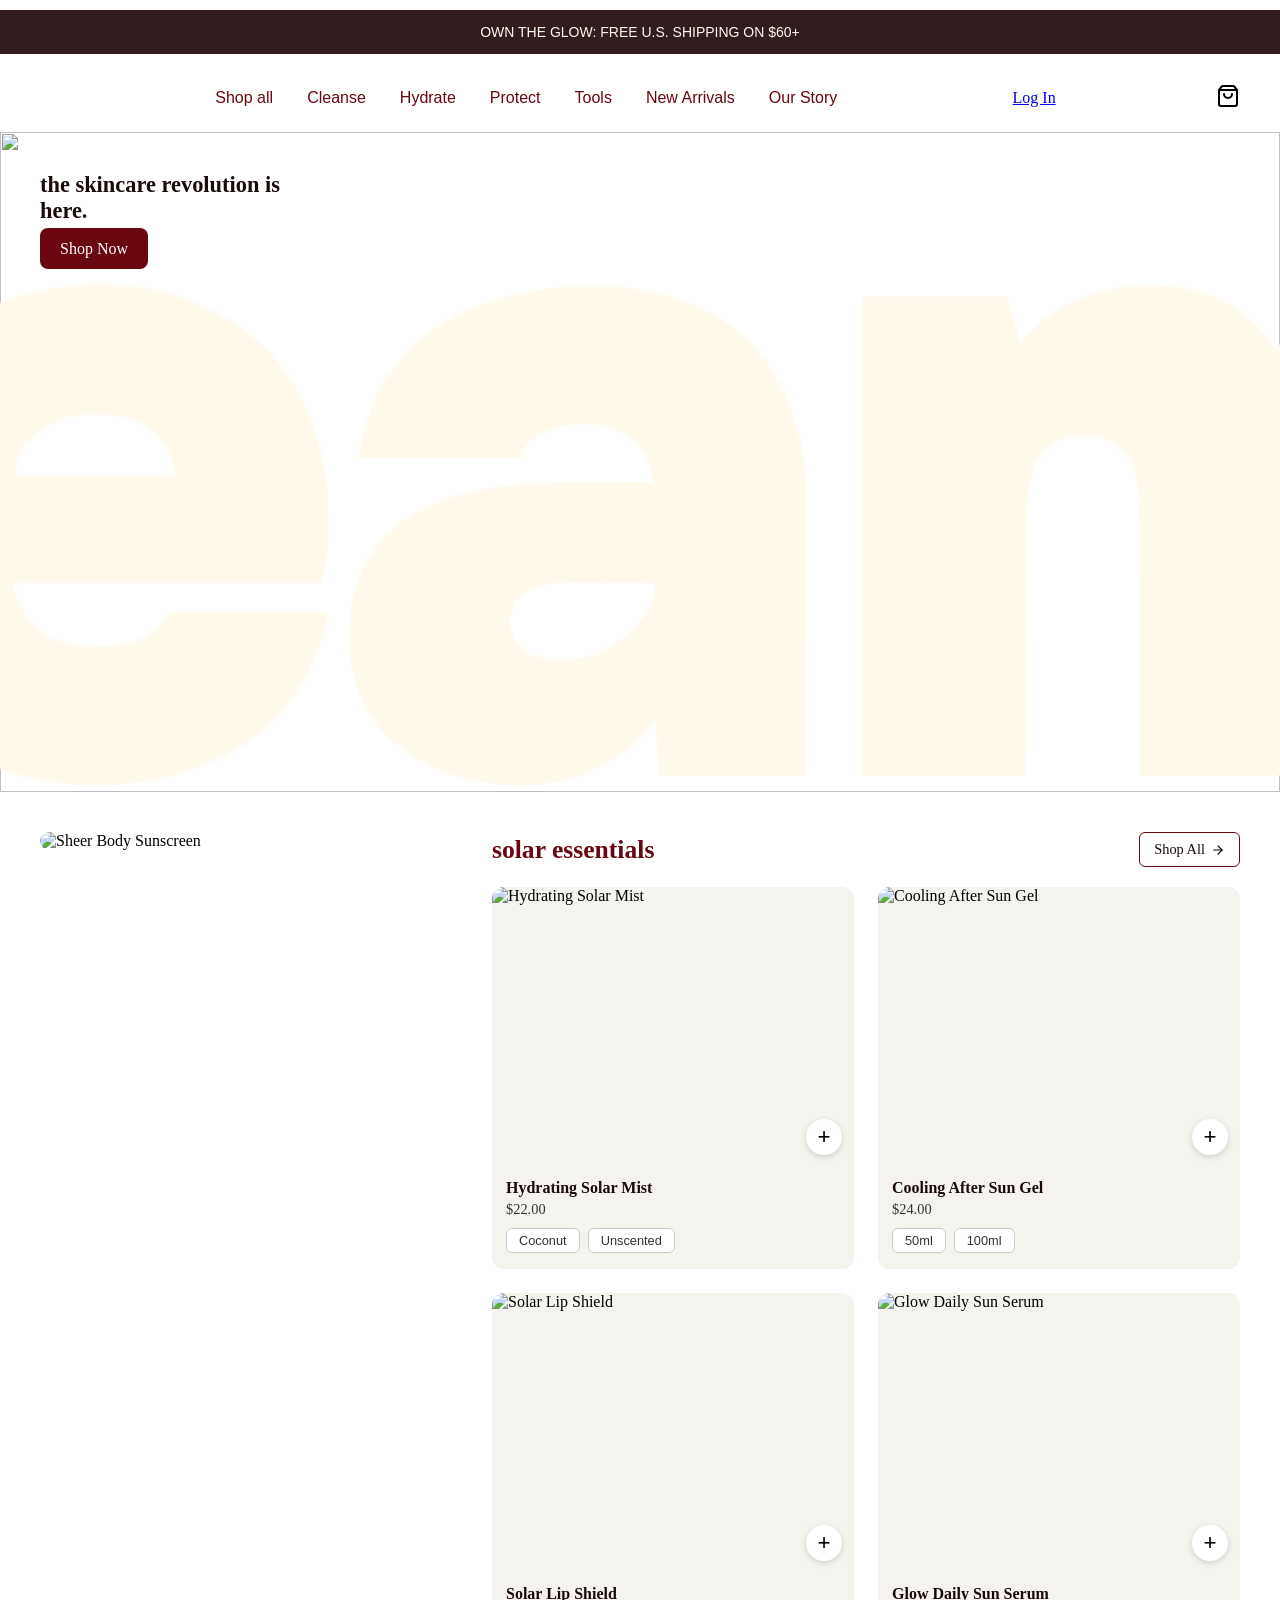
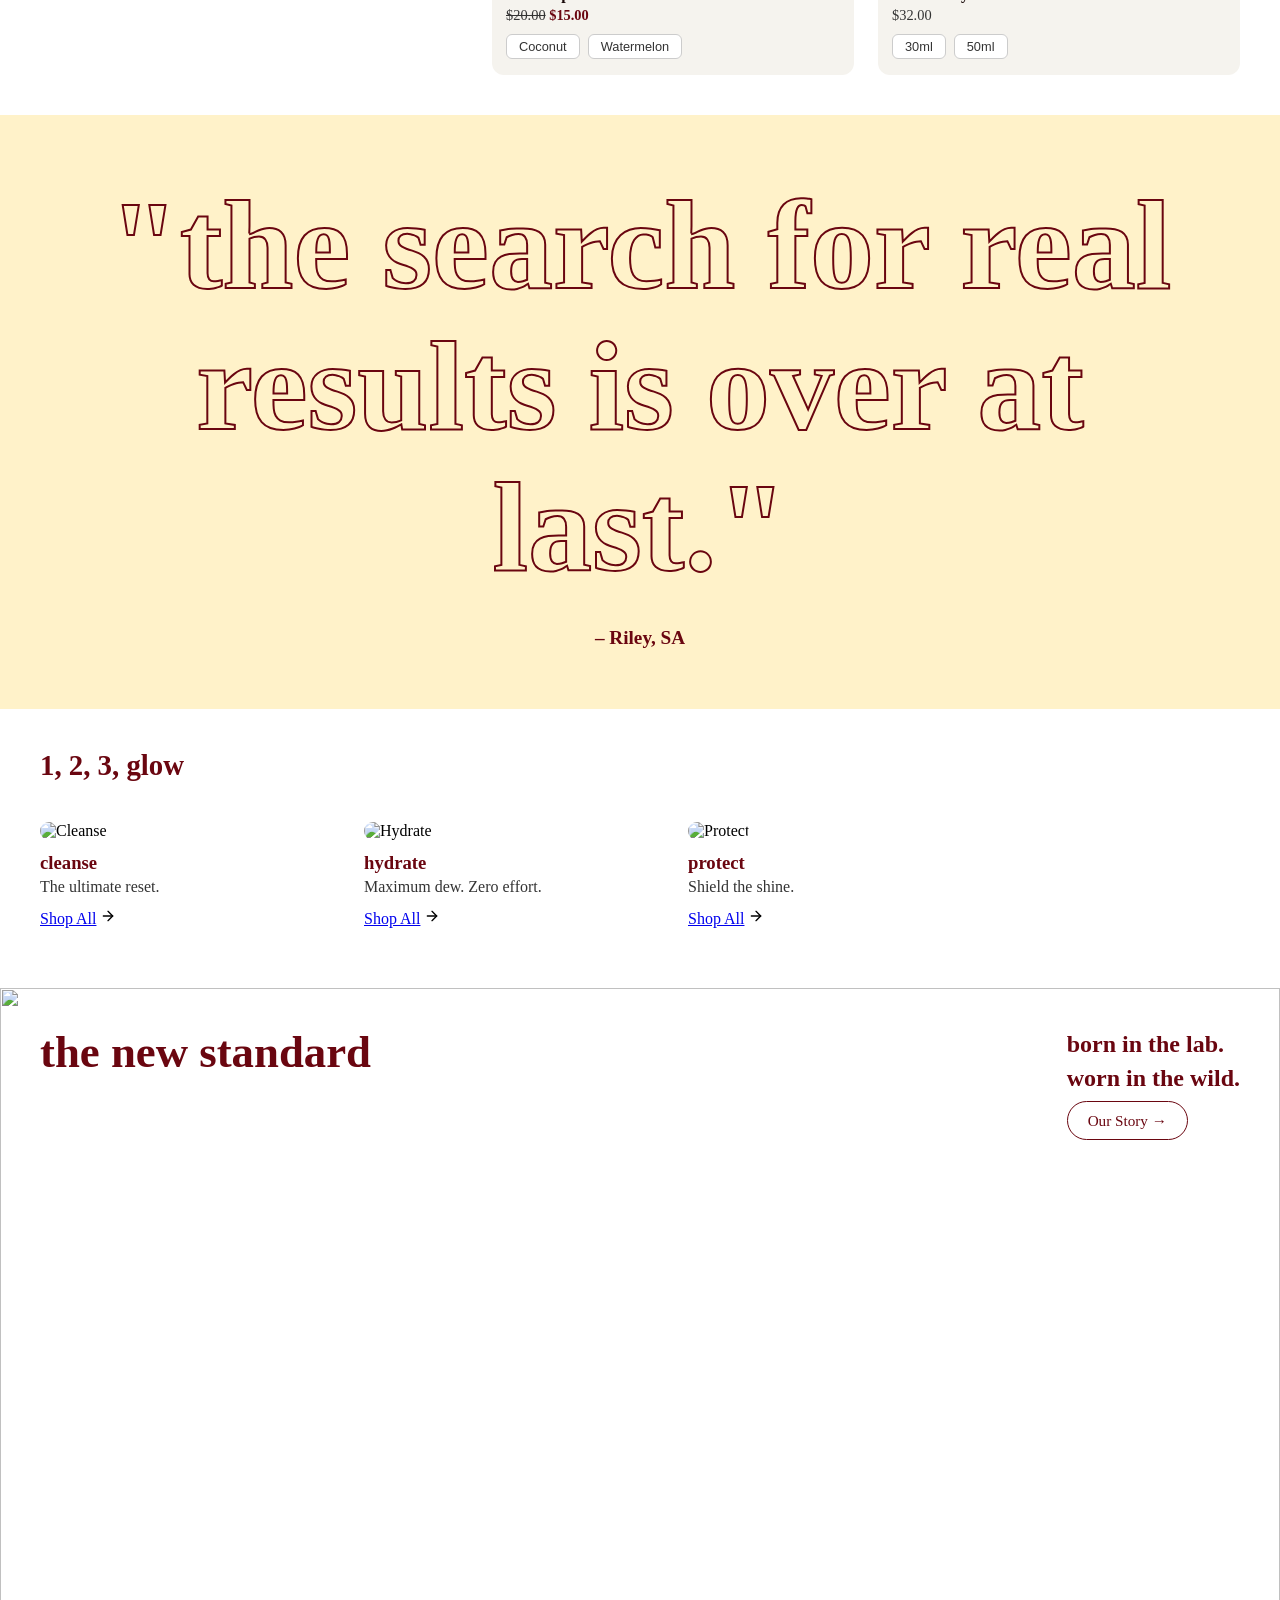
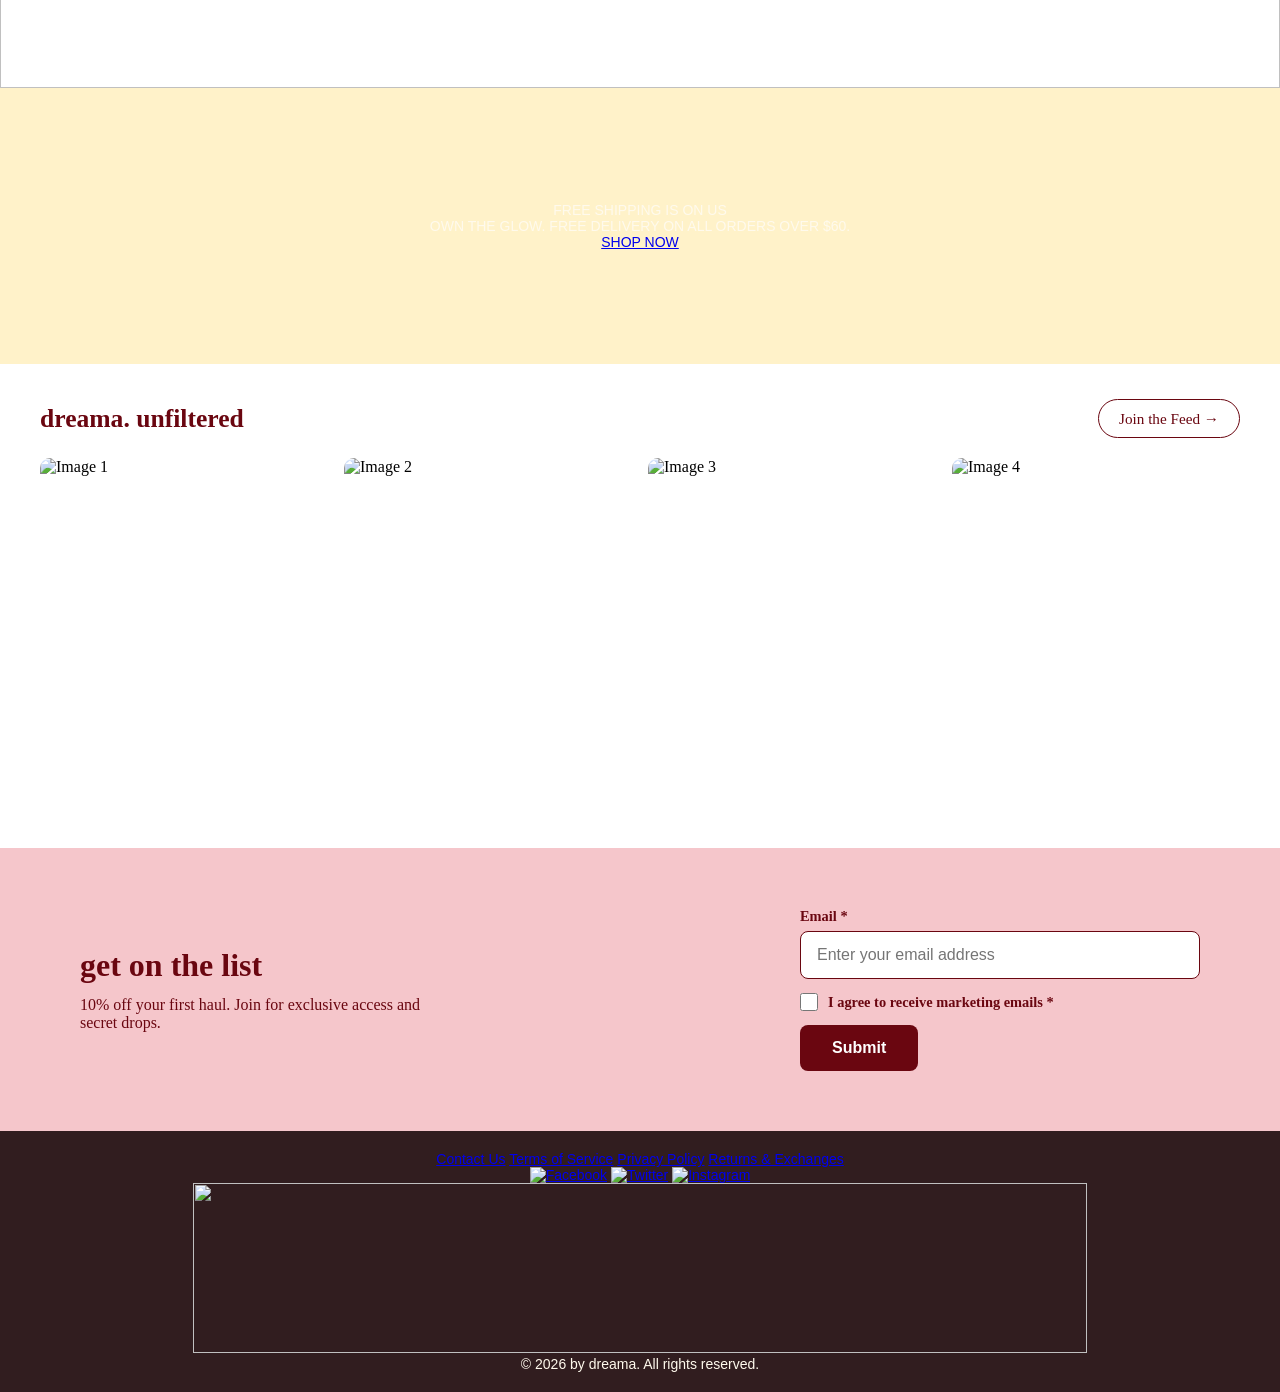
==== Index.html @ d441087a "demo" ====
<!DOCTYPE html>
<html lang="en">
<head>
    <meta charset="UTF-8">
    <meta name="viewport" content="width=device-width, initial-scale=1.0">
    <title>Document</title>
    <link rel="stylesheet" href="style.css ">
    <link href="https://fonts.cdnfonts.com/css/made-canvas" rel="stylesheet">
</head>
<body>
    <div class="offerbanner">OWN THE GLOW: Free U.S. shipping on $60+</div>
    <!-- this is website offer banner can be scroll or fixed -->
   
    <nav>
    <div class="logo"><img src="https://static.wixstatic.com/media/c837a6_85d29d7fc97641b38203a040f89e6c2a~mv2.png" alt="" width="137px" height=""></div>
           <!--website navbar logo-->
        <div class="nav-links">
            <a href="#">Shop all</a>
            <a href="#">Cleanse</a>
            <a href="#">Hydrate</a>
            <a href="#">Protect</a>
            <a href="#">Tools</a>
            <a href="#">New Arrivals</a>
            <a href="#">Our Story</a>
        </div>
        <!--website navbar menu-->
        <div class="nav-log in">
            <a href="#">Log In</a>
        </div>
        <!--website navbar login-->
        <div class="nav-cart">
            <img src="./Assets/shopping-bag.svg" alt="">
        </div>
        <!--website navbar cart-->
    </nav>

    <div class="hero-section-banner">
        <img src="https://static.wixstatic.com/media/c837a6_317de77fbcbd4f9ab17695112874d1c6~mv2.png/v1/fill/w_2910,h_1376,fp_0.54_0.39,q_95,usm_0.66_1.00_0.01,enc_auto/weavy-Gemini%203%20(Nano%20Banana%20Pro)-2026-01-14%20at%2016_44_52.png" alt="" height="660px" width="100%">
            <div class="hero-text">
                <h2>the skincare revolution is here.</h2>
                <a href="#">Shop Now</a>
            </div>
            <div class="dreama-logo">
                <img src="./Assets/Dreama - Logo white.png" alt="" height="100px" width="600px">
            </div>
    </div>
   
    <!--website hero section banner--> 
<div class="popular-products">
    
    <!-- Left: Hero Product Card -->
    <div class="hero-product-card">
        <img src="https://static.wixstatic.com/media/c837a6_d69ff7d386bc43de926968bceb4a5ce6~mv2.png/v1/fill/w_1352,h_2014,fp_0.50_0.50,q_95,usm_0.66_1.00_0.01,enc_auto/weavy-Gemini%203%20(Nano%20Banana%20Pro)-2026-01-14%20at%2015_31_02.png" alt="Sheer Body Sunscreen">
        <div class="hero-product-info">
            <h3>Sheer Body Sunscreen</h3>
            <p>$35</p>
        </div>
    </div>

    <!-- Right: Product Grid -->
    <div class="product-group">

        <!-- Header -->
        <div class="product-group-header">
            <h2 class="solar-title">solar essentials</h2>
            <div class="shop-all-btn">
                <a href="#">Shop All</a>
                <img src="./Assets/arrow-right.svg" alt="">
            </div>
        </div>

        <!-- Product Grid -->
        <div class="product-grid">

            <!-- Product 1 -->
            <div class="product-card">
                <div class="product-img-wrap">
                    <img src="https://static.wixstatic.com/media/c837a6_8ddec06506aa4c9cb41837c3a0fe331c~mv2.png/v1/fill/w_1024,h_1024,al_c,q_90,enc_avif,quality_auto/c837a6_8ddec06506aa4c9cb41837c3a0fe331c~mv2.png" alt="Hydrating Solar Mist">
                    <button class="add-btn">+</button>
                </div>
                <h3>Hydrating Solar Mist</h3>
                <p>$22.00</p>
                <div class="variant-btns">
                    <button>Coconut</button>
                    <button>Unscented</button>
                </div>
            </div>

            <!-- Product 2 -->
            <div class="product-card">
                <div class="product-img-wrap">
                    <img src="https://static.wixstatic.com/media/c837a6_c0f23847be544637af2f6c2796a302c5~mv2.png/v1/fill/w_1024,h_1024,al_c,q_90,enc_avif,quality_auto/c837a6_c0f23847be544637af2f6c2796a302c5~mv2.png" alt="Cooling After Sun Gel">
                    <button class="add-btn">+</button>
                </div>
                <h3>Cooling After Sun Gel</h3>
                <p>$24.00</p>
                <div class="variant-btns">
                    <button>50ml</button>
                    <button>100ml</button>
                </div>
            </div>

            <!-- Product 3 -->
            <div class="product-card">
                <div class="product-img-wrap">
                    <img src="https://static.wixstatic.com/media/c837a6_496693e84b2c40c789ad9ebcebd9d194~mv2.png/v1/fill/w_892,h_894,al_c,q_90,usm_0.66_1.00_0.01,enc_avif,quality_auto/04%20-%20weavy-Gemini%203%20(Nano%20Banana%20Pro)-2026-01-04%20at%2013_07.png" alt="Solar Lip Shield">
                    <button class="add-btn">+</button>
                </div>
                <h3>Solar Lip Shield</h3>
                <p><s>$20.00</s> <span class="sale-price">$15.00</span></p>
                <div class="variant-btns">
                    <button>Coconut</button>
                    <button>Watermelon</button>
                </div>
            </div>

            <!-- Product 4 -->
            <div class="product-card">
                <div class="product-img-wrap">
                    <img src="https://static.wixstatic.com/media/c837a6_7006bb47b5074a3daf799c9881318097~mv2.png/v1/fill/w_1008,h_1008,al_c,q_90,enc_avif,quality_auto/c837a6_7006bb47b5074a3daf799c9881318097~mv2.png" alt="Glow Daily Sun Serum">
                    <button class="add-btn">+</button>
                </div>
                <h3>Glow Daily Sun Serum</h3>
                <p>$32.00</p>
                <div class="variant-btns">
                    <button>30ml</button>
                    <button>50ml</button>
                </div>
            </div>

        </div>
    </div>
</div>

    </div>   

<div class="testimonials">
    <p class="quote-text">"the search for real results is over at last."</p>
    <p class="quote-author">– Riley, SA</p>
</div>

<div class="skin-care-category">
    
    <h2>1, 2, 3, glow</h2>

    <div class="category">

        <!-- Card 1 -->
        <div class="category-card">
            <img src="https://static.wixstatic.com/media/c837a6_6cd3ff55f7f646729ff591a6853f7fe6~mv2.png/v1/fill/w_892,h_898,al_c,q_90,usm_0.66_1.00_0.01,enc_avif,quality_auto/04%20-%20weavy-Gemini%203%20(Nano%20Banana%20Pro)-2026-01-04%20at%2013_25_09.png" alt="Cleanse">
            <h3>cleanse</h3>
            <p>The ultimate reset.</p>
            <div class="shop-btn">
                <a href="#">Shop All</a>
                <img src="./Assets/arrow-right.svg" alt="" width="16" height="16">
            </div>
        </div>

        <!-- Card 2 -->
        <div class="category-card">
            <img src="https://static.wixstatic.com/media/c837a6_8fa0992791be4baa8d5865bfad7e91a8~mv2.jpg/v1/fill/w_892,h_898,al_c,q_85,usm_0.66_1.00_0.01,enc_avif,quality_auto/weavy-Topaz%20Image%20Upscale-2026-01-04%20at%2021_16_42.jpg" alt="Hydrate">
            <h3>hydrate</h3>
            <p>Maximum dew. Zero effort.</p>
            <div class="shop-btn">
                <a href="#">Shop All</a>
                <img src="./Assets/arrow-right.svg" alt="" width="16" height="16">
            </div>
        </div>

        <!-- Card 3 -->
        <div class="category-card">
            <img src="https://static.wixstatic.com/media/c837a6_496693e84b2c40c789ad9ebcebd9d194~mv2.png/v1/fill/w_892,h_894,al_c,q_90,usm_0.66_1.00_0.01,enc_avif,quality_auto/04%20-%20weavy-Gemini%203%20(Nano%20Banana%20Pro)-2026-01-04%20at%2013_07.png" alt="Protect">
            <h3>protect</h3>
            <p>Shield the shine.</p>
            <div class="shop-btn">
                <a href="#">Shop All</a>
                <img src="./Assets/arrow-right.svg" alt="" width="16" height="16">
            </div>
        </div>

    </div>
</div>

<div class="our-story">
    <img src="https://static.wixstatic.com/media/c837a6_2f05eaf751cf4defab31efcebcb36576~mv2.png/v1/fill/w_2910,h_2128,fp_0.61_0.07,q_95,usm_0.66_1.00_0.01,enc_auto/weavy-Gemini%203%20(Nano%20Banana%20Pro)-2026-01-14%20at%2017_41_55.png" alt="">
    
    <!-- Top Left -->
    <div class="story-title">
        <h2>the new standard</h2>
    </div>

    <!-- Top Right -->
    <div class="story-desc">
        <p>born in the lab.<br>worn in the wild.</p>
        <a href="#">Our Story →</a>
    </div>
</div>

    <div class="free-shipping">
        <Div>
        <p>Free shipping is on us</p>
        </Div>
        <div>
            <p>Own the glow. Free delivery on all orders over $60.</p>
            <a href="ShopNow">Shop Now</a>
        </div>
    </div>

<div class="gallery">
    <div class="gallery-header">
        <p>dreama. unfiltered</p>
        <div class="join-btn">
            <a href="#">Join the Feed →</a>
        </div>
    </div>
    <div class="gallery-images">
        <img src="https://clearstem.com/cdn/shop/files/2025_PDP_HydraglowMINI_Moisturizer_3.png?v=1761686370&width=1946" alt="Image 1">
        <img src="https://www.paulaschoice.in/cdn/shop/products/Lifestyle13400_1080x.jpg?v=1719311633" alt="Image 2">
        <img src="https://summerfridays.com/cdn/shop/articles/Press-Cover-Lip-Butter-Balm-3_1024x1024.jpg?v=1729813385" alt="Image 3">
        <img src="https://static.wixstatic.com/media/11062b_13de77ce00fb4fbeaedafefe09541536~mv2.jpg/v1/fill/w_980,h_980,al_c,q_85,usm_0.66_1.00_0.01,enc_avif,quality_auto/Woman%20Applying%20Skincare.jpg" alt="Image 4">
    </div>
</div>

<div class="newsletter">
    <div class="newsletter-left">
        <h2>get on the list</h2>
        <p>10% off your first haul. Join for exclusive access and secret drops.</p>
    </div>

    <div class="newsletter-right">
        <label>Email *</label>
        <input type="email" placeholder="Enter your email address">
        
        <div class="checkbox-row">
            <input type="checkbox" id="agree">
            <label for="agree">I agree to receive marketing emails *</label>
        </div>

        <button type="submit">Submit</button>
    </div>
</div>

    <div class="footer">
        <div class="footer-links">
            <a href="#">Contact Us</a>
            <a href="#">Terms of Service</a>
            <a href="#">Privacy Policy</a>
            <a href="#">Returns & Exchanges</a>
        </div>
        <div class="social-media">
            <a href="#"><img src="./Assets/facebook.svg" alt="Facebook"></a>
            <a href="#"><img src="./Assets/twitter.svg" alt="Twitter"></a>
            <a href="#"><img src="./Assets/instagram.svg" alt="Instagram"></a>
        </div>
        <div>
            <img src="https://static.wixstatic.com/media/c837a6_779a4fe798cb45b2a131576156bd0118~mv2.png" alt="" height="170px" width="894px">
            <p>&copy; 2026 by dreama. All rights reserved.</p>
        </div>
    </div>
</body>
</html>
---- style.css ----
@import url('https://fonts.cdnfonts.com/css/made-canvas');
                
* {
    margin: 0;
    padding: 0;
    box-sizing: border-box;
}   

.hero-section-banner {
    position: relative;  /* ✅ makes it the anchor for absolute children */
    width: 100%;
    overflow: hidden;
}

.hero-section-banner img:first-child {
    display: block;
    width: 100%;
    height: 660px;
    object-fit: cover;
}

.hero-text {
    position: absolute;  /* ✅ overlays text ON the image */
    top: 40px;
    left: 40px;
    color: #1a0a0a;
}

.hero-text h2 {
    font-size: 1.4rem;
    font-weight: bold;
    color: #1a0a0a;
    max-width: 280px;
    margin-bottom: 16px;
}

.hero-text a {
    background-color: #6a0610;
    color: #fff;
    padding: 12px 20px;
    border-radius: 8px;
    text-decoration: none;
    font-weight: 500;
}

/* dreama logo - bottom left */
.hero-section-banner .dreama-logo {
    position: absolute;  /* ✅ overlays logo ON the image */
    bottom: 0;
    left: 0;
}

.offerbanner {
    background-color: #311d1f;
    color: #FFFAED;
    text-align: center;
    padding:14px;
    margin: 10px 0;
    font-size: 14px;
    font-weight: medium;
    text-transform: uppercase;
    font-family: 'MADE Canvas', sans-serif;                                         
}

nav {
    display: flex;
    justify-content: space-between;
    align-items: center;
    padding: 20px 40px;
}

.nav-links a {
    margin: 0 15px;
    text-decoration: none;
    color: #6a0610;
    font-size: 16px;
    font-weight: regular;
    font-family: 'MADE Canvas', sans-serif; 
}
.nav-log in a {
    text-decoration: none;
    color: #6a0610;
    font-size: 16px;
    font-weight: regular;
    font-family: 'MADE Canvas', sans-serif; 
}       

.nav-cart {
    position: relative;
}
.nav-cart img {
    width: 24px;
    height: 24px;
}
.nav-cart .cart-count {
    position: absolute;
    top: -5px;
    right: -10px;
    background-color: #6a0610;
    color: #fff;
    border-radius: 50%;
    padding: 2px 6px;
    font-size: 12px;
    font-weight: bold;
    font-family: 'MADE Canvas', sans-serif; 
} 

/* ── Section Wrapper ── */
.popular-products {
    display: flex;
    gap: 32px;
    padding: 40px;
    background-color: #fff;
    align-items: flex-start;
}

/* ── Left Hero Card ── */
.hero-product-card {
    position: relative;
    width: 420px;
    flex-shrink: 0;
    border-radius: 12px;
    overflow: hidden;
}

.hero-product-card > img {
    width: 100%;
    height: 100%;
    object-fit: cover;
    display: block;
    border-radius: 12px;
}

.hero-product-info {
    position: absolute;
    bottom: 20px;
    left: 20px;
    background: rgba(255, 255, 255, 0.88);
    padding: 12px 20px;
    border-radius: 10px;
}

.hero-product-info h3 {
    margin: 0 0 4px;
    font-size: 1rem;
    font-weight: 700;
    color: #1a0a0a;
}

.hero-product-info p {
    margin: 0;
    color: #333;
    font-size: 0.9rem;
}

/* ── Right Product Group ── */
.product-group {
    flex: 1;
}

.product-group-header {
    display: flex;
    justify-content: space-between;
    align-items: center;
    margin-bottom: 20px;
}

.solar-title {
    color: #6a0610;
    font-size: 1.6rem;
    font-weight: 700;
    margin: 0;
}

.shop-all-btn {
    display: flex;
    align-items: center;
    gap: 6px;
    border: 1px solid #6a0610;
    border-radius: 6px;
    padding: 8px 14px;
}

.shop-all-btn a {
    color: #1a0a0a;
    text-decoration: none;
    font-size: 0.9rem;
}

.shop-all-btn img {
    height: 14px;
    width: 14px;
}

/* ── Product Grid (2x2) ── */
.product-grid {
    display: grid;
    grid-template-columns: 1fr 1fr;  /* ✅ 2 columns */
    gap: 24px;
}

/* ── Individual Product Card ── */
.product-card {
    background-color: #f5f3ee;
    border-radius: 12px;
    overflow: hidden;
}

.product-img-wrap {
    position: relative;
}

.product-img-wrap img {
    width: 100%;
    height: 280px;
    object-fit: cover;
    display: block;
}

/* ── + Button on image ── */
.add-btn {
    position: absolute;
    bottom: 12px;
    right: 12px;
    background: white;
    border: none;
    border-radius: 50%;
    width: 36px;
    height: 36px;
    font-size: 1.4rem;
    cursor: pointer;
    display: flex;
    align-items: center;
    justify-content: center;
    box-shadow: 0 2px 6px rgba(0,0,0,0.15);
}

/* ── Product Info Below Image ── */
.product-card h3 {
    margin: 12px 14px 4px;
    font-size: 1rem;
    font-weight: 700;
    color: #1a0a0a;
}

.product-card p {
    margin: 0 14px 10px;
    font-size: 0.9rem;
    color: #333;
}

.sale-price {
    color: #6a0610;
    font-weight: 600;
}

/* ── Variant Buttons ── */
.variant-btns {
    display: flex;
    gap: 8px;
    padding: 0 14px 16px;
}

.variant-btns button {
    border: 1px solid #ccc;
    background: white;
    border-radius: 6px;
    padding: 4px 12px;
    font-size: 0.8rem;
    cursor: pointer;
    color: #333;
}

.variant-btns button:hover {
    border-color: #6a0610;
    color: #6a0610;
}

.testimonials {
    background-color: #fff2c9;
    padding: 60px 40px;
    text-align: center;
}

.quote-text {
    font-size: clamp(3rem, 10vw, 9rem); /* ✅ huge responsive text */
    font-weight: 900;
    line-height: 1.1;
    margin: 0 0 30px;

    /* ✅ outline effect — transparent fill, colored stroke */
    color: transparent;
    -webkit-text-stroke: 2px #6a0610;
}

.quote-author {
    font-size: 1.2rem;
    font-weight: 600;
    color: #6a0610;
    margin: 0;
}

/* skin-care-category */

.skin-care-category {
    padding: 40px;        /* ✅ adds padding around the whole section */
}

.skin-care-category h2 {
    color: #6a0610;       /* ✅ red heading like the reference */
    font-size: 1.8rem;
    margin-bottom: 20px;
}

.category {
    display: flex;
    gap: 24px;            /* ✅ gap between cards instead of space-around */
    padding: 20px 0;
}

.category-card {
    background-color: #fff;
    width: 300px;
    text-align: left;     /* ✅ left-aligned, not center */
}

.category-card img {
    width: 100%;          /* ✅ image fills card width */
    height: 300px;
    object-fit: cover;
    border-radius: 10px;
}

.category-card h3 {
    color: #6a0610;       /* ✅ red heading */
    font-weight: 700;
    margin: 12px 0 4px;
}

.category-card p {
    color: #333;
    margin: 0 0 12px;
}
/* skin-care-category */
.our-story {
    position: relative;   /* ✅ anchor for absolute children */
    width: 100%;
    overflow: hidden;
}
.category-card .shop-btn img {
    width: 16px;      /* ✅ constrain the arrow size */
    height: 16px;
}
.our-story img {
    width: 100%;
    height: 700px;
    object-fit: cover;
    display: block;
}

/* Top Left text */
.story-title {
    position: absolute;   /* ✅ overlaid on image */
    top: 40px;
    left: 40px;
}

.story-title h2 {
    color: #6a0610;
    font-size: 2.8rem;
    font-weight: 800;
    line-height: 1.1;
    margin: 0;
}

/* Top Right text */
.story-desc {
    position: absolute;   /* ✅ overlaid on image */
    top: 40px;
    right: 40px;
    text-align: left;
}

.story-desc p {
    color: #6a0610;
    font-size: 1.5rem;
    font-weight: 700;
    line-height: 1.4;
    margin: 0 0 16px;
}

.story-desc a {
    border: 1px solid #6a0610;
    border-radius: 20px;
    padding: 10px 20px;
    color: #6a0610;
    text-decoration: none;
    font-size: 0.95rem;
}

.gallery {
    padding: 40px;
}

.gallery-header {
    display: flex;
    justify-content: space-between;  /* ✅ title left, button right */
    align-items: center;
    margin-bottom: 24px;
}

.gallery-header p {
    color: #6a0610;
    font-size: 1.6rem;
    font-weight: 800;
    margin: 0;
}

.join-btn a {
    border: 1px solid #6a0610;
    border-radius: 20px;
    padding: 10px 20px;
    color: #6a0610;
    text-decoration: none;
    font-size: 0.95rem;
}

.gallery-images {
    display: flex;         /* ✅ images side by side */
    gap: 16px;
}

.gallery-images img {
    flex: 1;               /* ✅ equal width for all images */
    height: 350px;
    object-fit: cover;     /* ✅ fills without stretching */
    border-radius: 10px;
    width: 0;              /* ✅ needed with flex:1 to be truly equal */
}
.newsletter {
    background-color: #f5c6cb;       /* ✅ pink background */
    display: flex;
    justify-content: space-between;  /* ✅ left and right layout */
    align-items: center;
    padding: 60px 80px;
}

.newsletter-left {
    max-width: 380px;
}

.newsletter-left h2 {
    color: #6a0610;
    font-size: 2rem;
    font-weight: 800;
    margin: 0 0 12px;
}

.newsletter-left p {
    color: #6a0610;
    font-size: 1rem;
    margin: 0;
}

.newsletter-right {
    display: flex;
    flex-direction: column;   /* ✅ stacks label, input, checkbox, button */
    gap: 14px;
    min-width: 400px;
}

.newsletter-right label {
    color: #6a0610;
    font-size: 0.9rem;
    font-weight: 600;
    margin-bottom: -8px;
}

.newsletter-right input[type="email"] {
    padding: 14px 16px;
    border: 1.5px solid #6a0610;   /* ✅ red border */
    border-radius: 8px;
    font-size: 1rem;
    background: #fff;
    outline: none;
    width: 100%;
    box-sizing: border-box;
}

.checkbox-row {
    display: flex;
    align-items: center;
    gap: 10px;
}

.checkbox-row input[type="checkbox"] {
    width: 18px;
    height: 18px;
    accent-color: #6a0610;     /* ✅ red checkbox */
    cursor: pointer;
}

.checkbox-row label {
    color: #6a0610;
    font-size: 0.9rem;
    margin: 0;
}

button[type="submit"] {
    background-color: #6a0610;  /* ✅ dark red button */
    color: #fff;
    border: none;
    border-radius: 8px;
    padding: 14px 32px;
    font-size: 1rem;
    font-weight: 600;
    cursor: pointer;
    width: fit-content;
}

button[type="submit"]:hover {
    background-color: #8b0a1a;
}

.free-shipping {
    background-color: #FFF2C9;
    color: #FFFAED;
    text-align: center;
    width: 100%;
    padding: 114px;
    font-size: 14px;
    font-weight: medium;
    text-transform: uppercase;
    font-family: 'MADE Canvas', sans-serif;                                         
}

.footer {
    background-color: #311D1F;
    color: #FFFAED;
    text-align: center;
    padding: 20px 0;
    font-size: 14px;
    font-weight: medium;
    font-family: 'MADE Canvas', sans-serif;                                         
}
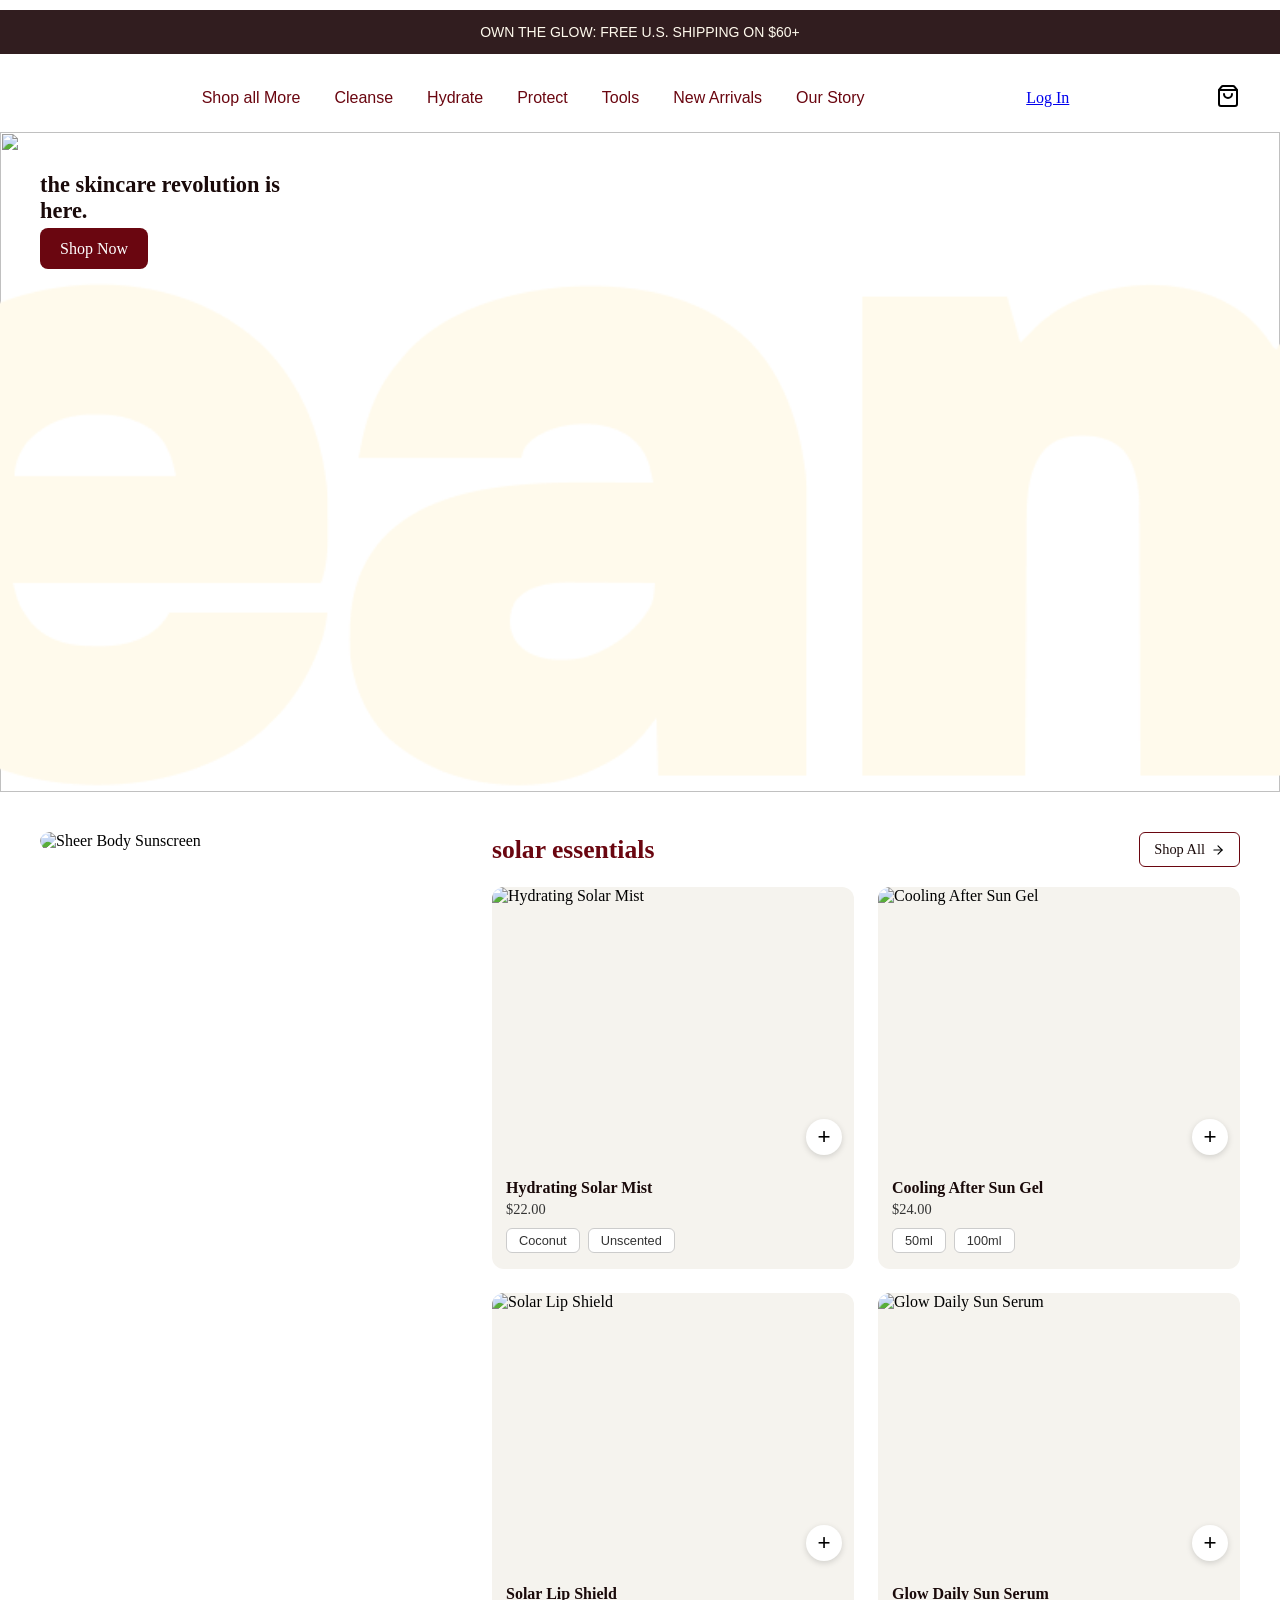
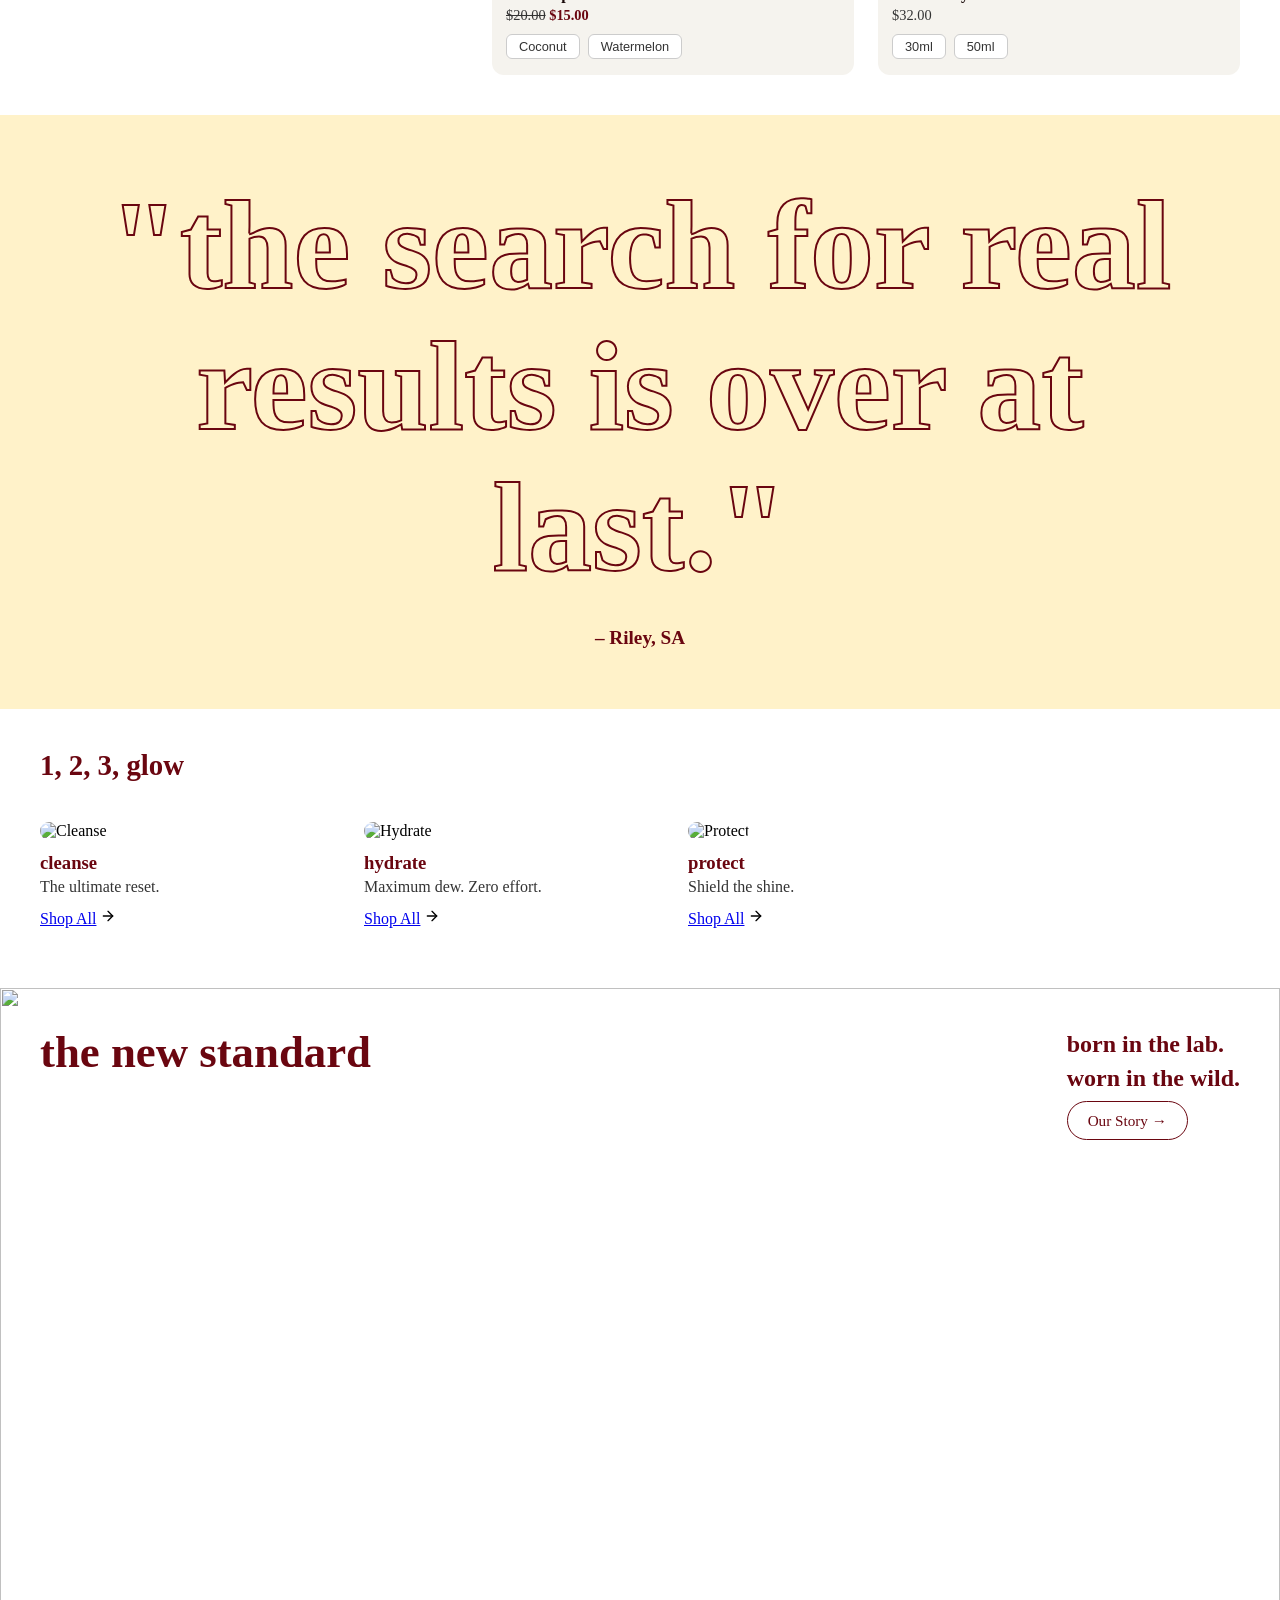
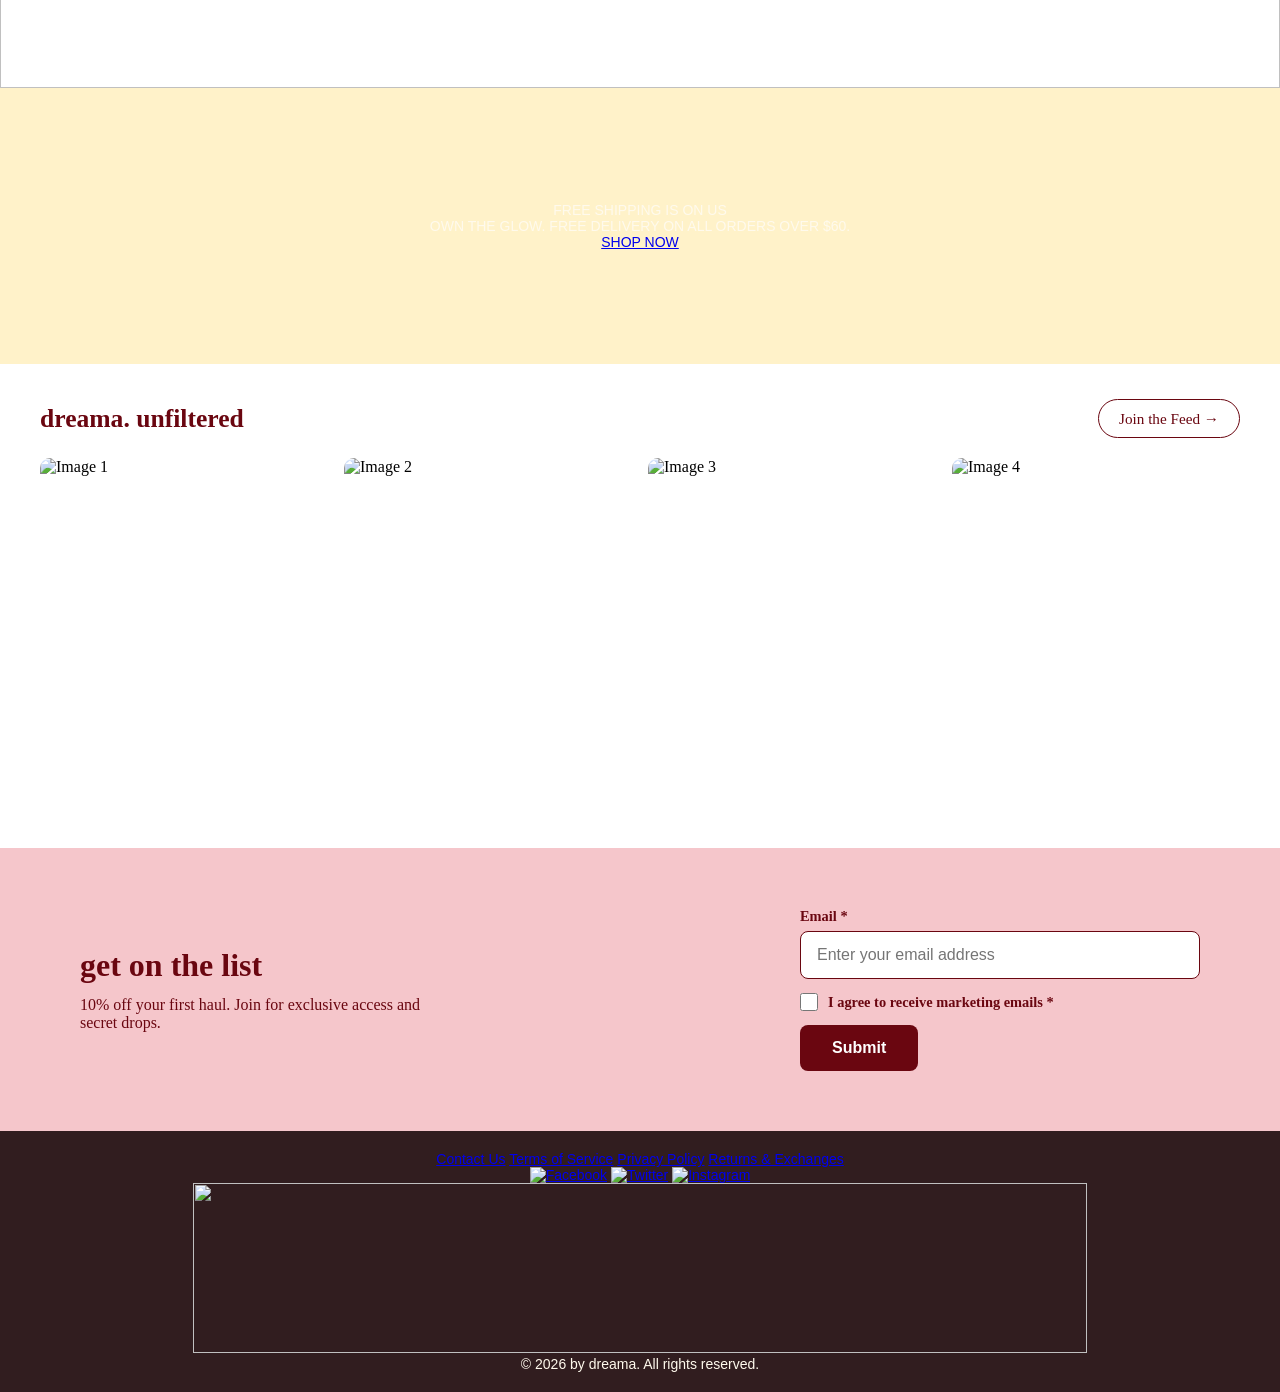
==== commit ebed0837: "demo1" ====
--- a/Index.html
+++ b/Index.html
@@ -15,7 +15,7 @@
     <div class="logo"><img src="https://static.wixstatic.com/media/c837a6_85d29d7fc97641b38203a040f89e6c2a~mv2.png" alt="" width="137px" height=""></div>
            <!--website navbar logo-->
         <div class="nav-links">
-            <a href="#">Shop all</a>
+            <a href="#">Shop all More</a>
             <a href="#">Cleanse</a>
             <a href="#">Hydrate</a>
             <a href="#">Protect</a>
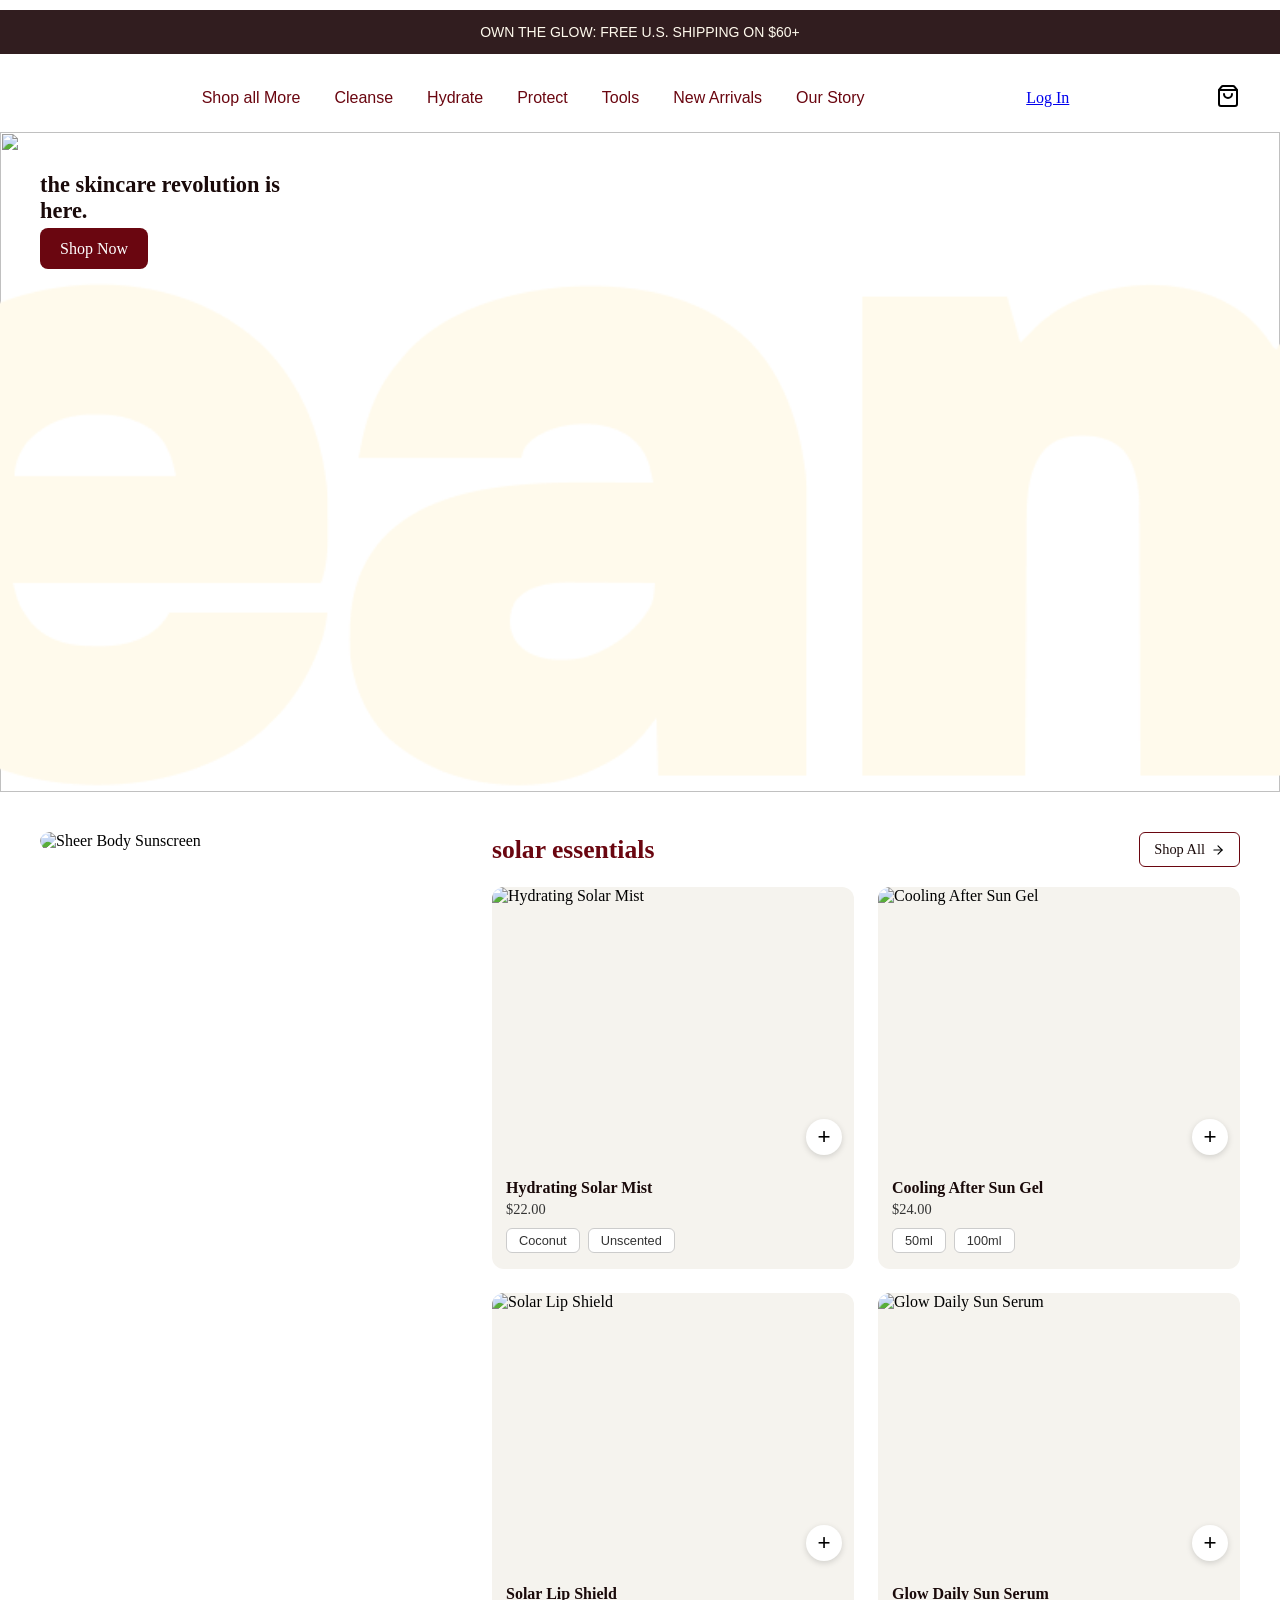
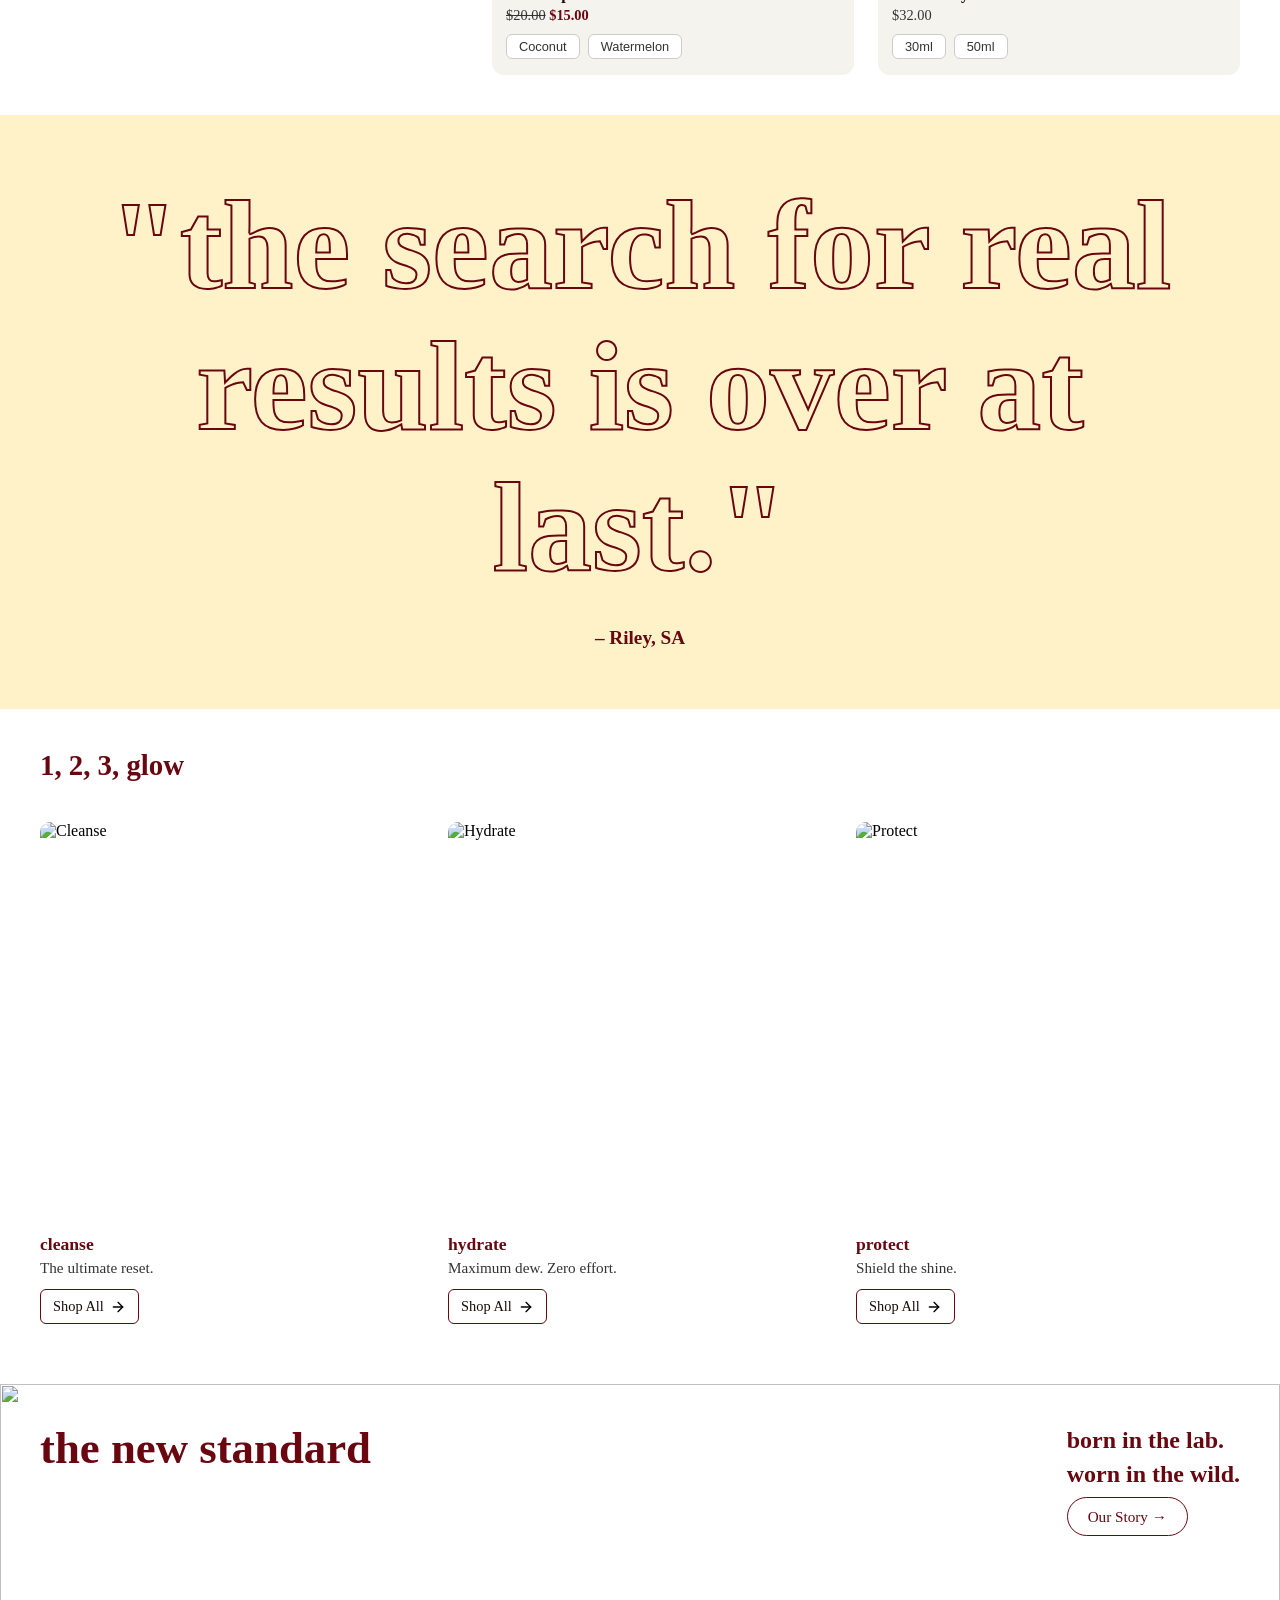
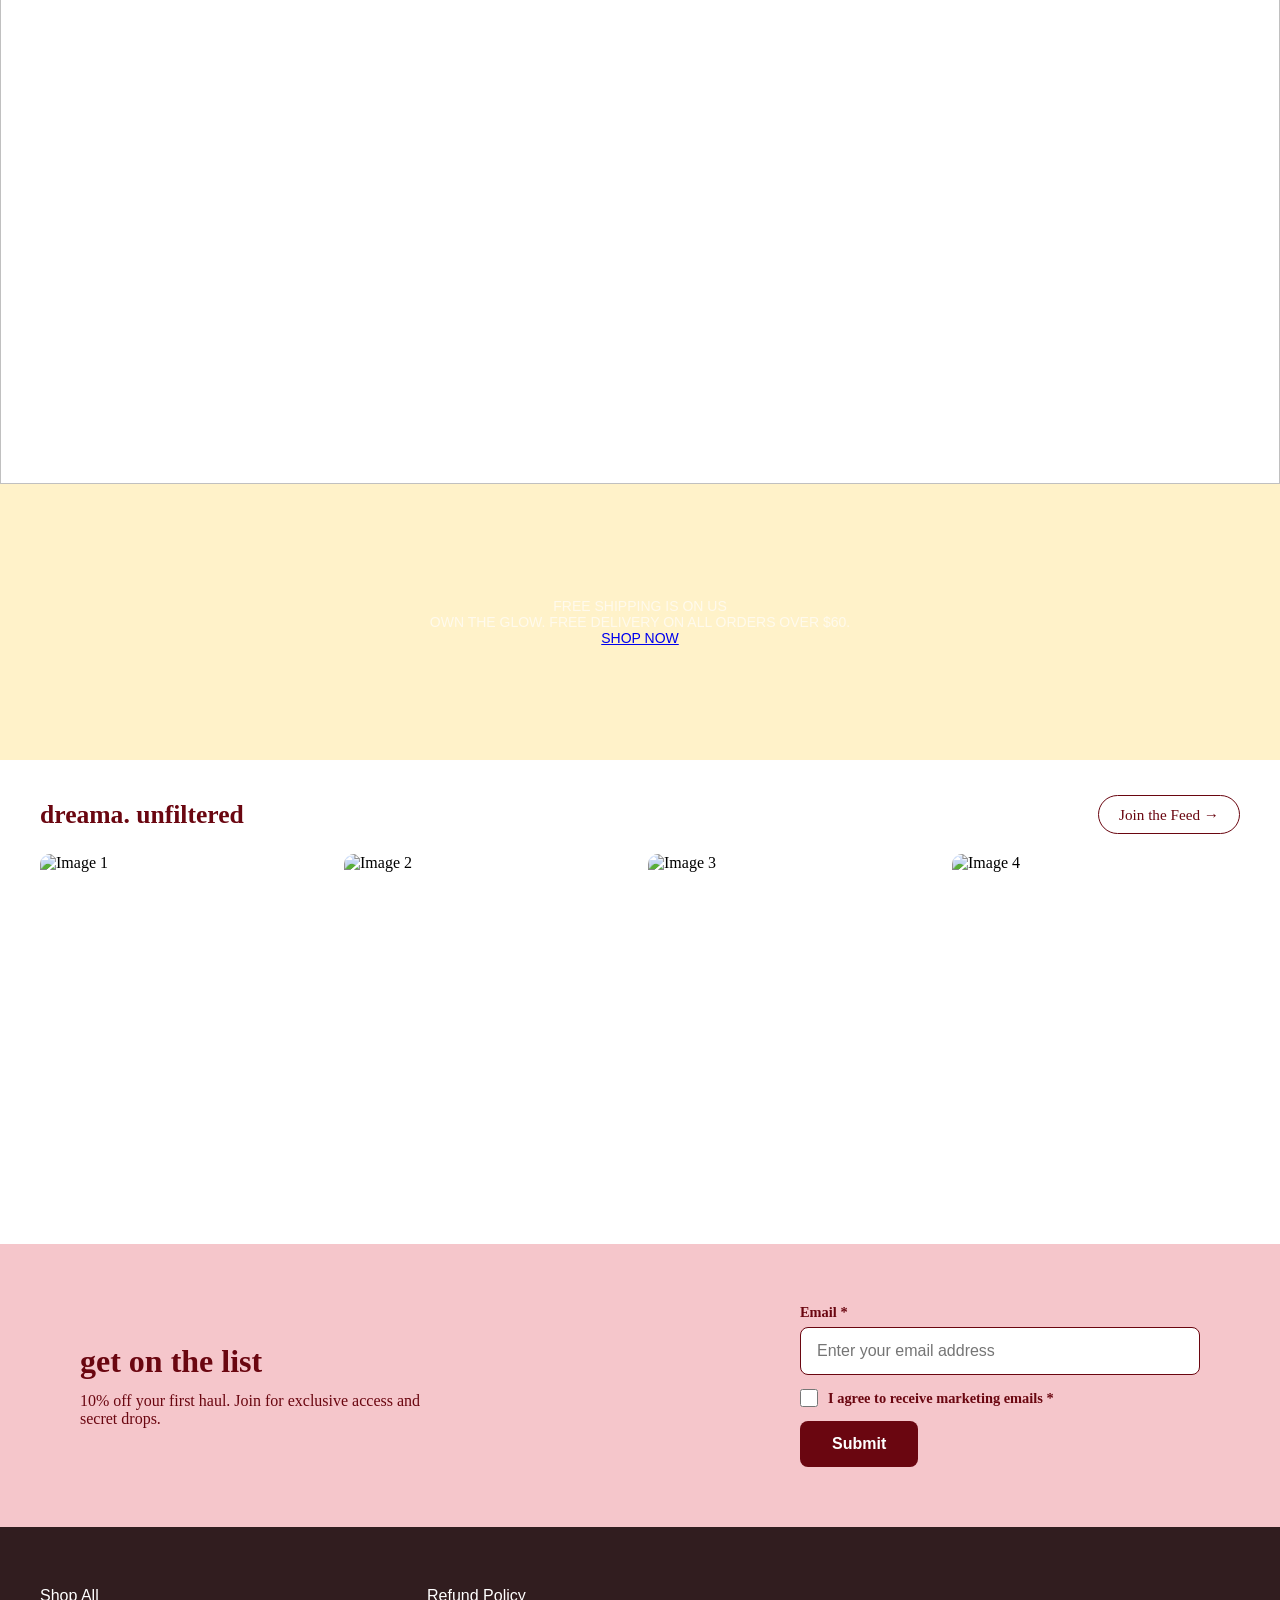
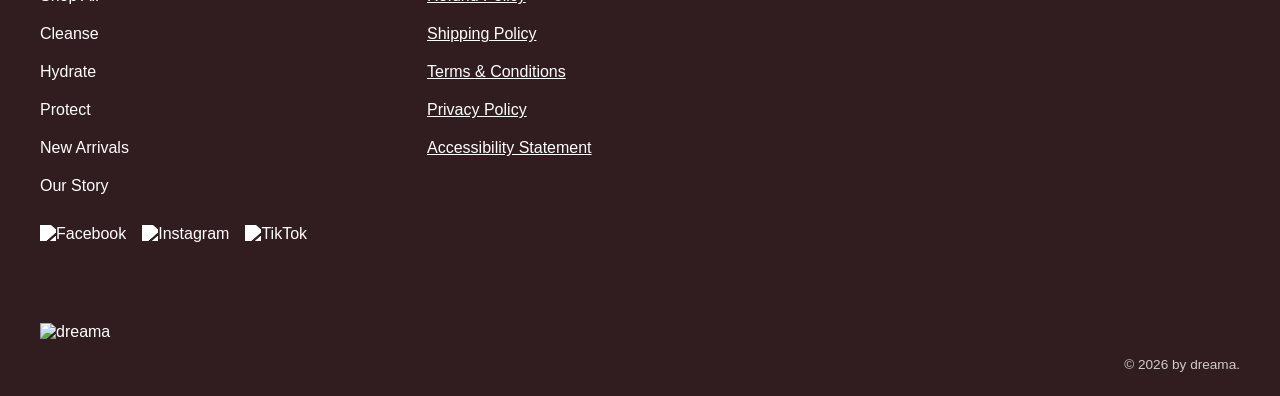
==== commit e5fb8b81: "demo09" ====
--- a/Index.html
+++ b/Index.html
@@ -52,7 +52,7 @@
     <div class="hero-product-card">
         <img src="https://static.wixstatic.com/media/c837a6_d69ff7d386bc43de926968bceb4a5ce6~mv2.png/v1/fill/w_1352,h_2014,fp_0.50_0.50,q_95,usm_0.66_1.00_0.01,enc_auto/weavy-Gemini%203%20(Nano%20Banana%20Pro)-2026-01-14%20at%2015_31_02.png" alt="Sheer Body Sunscreen">
         <div class="hero-product-info">
-            <h3>Sheer Body Sunscreen</h3>
+            <h3> &#9989 Sheer Body Sunscreen</h3>
             <p>$35</p>
         </div>
     </div>
@@ -239,23 +239,48 @@
         <button type="submit">Submit</button>
     </div>
 </div>
-
-    <div class="footer">
-        <div class="footer-links">
-            <a href="#">Contact Us</a>
-            <a href="#">Terms of Service</a>
+<!--footer-->
+<footer class="footer">
+
+    <div class="footer-top">
+
+        <!-- Left: Nav Links + Social -->
+        <div class="footer-nav">
+            <a href="#">Shop All</a>
+            <a href="#">Cleanse</a>
+            <a href="#">Hydrate</a>
+            <a href="#">Protect</a>
+            <a href="#">New Arrivals</a>
+            <a href="#">Our Story</a>
+
+            <div class="footer-social">
+                <a href="#"><img src="./Assets/facebook.svg" alt="Facebook"></a>
+                <a href="#"><img src="./Assets/instagram.svg" alt="Instagram"></a>
+                <a href="#"><img src="./Assets/tiktok.svg" alt="TikTok"></a>
+            </div>
+        </div>
+
+        <!-- Right: Policy Links -->
+        <div class="footer-policy">
+            <a href="#">Refund Policy</a>
+            <a href="#">Shipping Policy</a>
+            <a href="#">Terms & Conditions</a>
             <a href="#">Privacy Policy</a>
-            <a href="#">Returns & Exchanges</a>
-        </div>
-        <div class="social-media">
-            <a href="#"><img src="./Assets/facebook.svg" alt="Facebook"></a>
-            <a href="#"><img src="./Assets/twitter.svg" alt="Twitter"></a>
-            <a href="#"><img src="./Assets/instagram.svg" alt="Instagram"></a>
-        </div>
-        <div>
-            <img src="https://static.wixstatic.com/media/c837a6_779a4fe798cb45b2a131576156bd0118~mv2.png" alt="" height="170px" width="894px">
-            <p>&copy; 2026 by dreama. All rights reserved.</p>
-        </div>
-    </div>
+            <a href="#">Accessibility Statement</a>
+        </div>
+
+    </div>
+
+    <!-- Big dreama logo -->
+    <div class="footer-logo">
+        <img src="https://static.wixstatic.com/media/c837a6_779a4fe798cb45b2a131576156bd0118~mv2.png" alt="dreama">
+    </div>
+
+    <!-- Copyright -->
+    <div class="footer-copy">
+        <p>© 2026 by dreama.</p>
+    </div>
+
+</footer>
 </body>
 </html>
--- a/style.css
+++ b/style.css
@@ -302,47 +302,90 @@
 }
 
 /* skin-care-category */
-
+/* ── Skin Care Category Section ── */
 .skin-care-category {
-    padding: 40px;        /* ✅ adds padding around the whole section */
+    padding: 40px;
 }
 
 .skin-care-category h2 {
-    color: #6a0610;       /* ✅ red heading like the reference */
+    color: #6a0610;
     font-size: 1.8rem;
+    font-weight: 800;
     margin-bottom: 20px;
 }
 
+/* ── Cards Row ── */
 .category {
     display: flex;
-    gap: 24px;            /* ✅ gap between cards instead of space-around */
+    gap: 24px;
     padding: 20px 0;
 }
 
+/* ── Individual Card ── */
 .category-card {
-    background-color: #fff;
-    width: 300px;
-    text-align: left;     /* ✅ left-aligned, not center */
-}
-
-.category-card img {
-    width: 100%;          /* ✅ image fills card width */
-    height: 300px;
+    flex: 1;              /* ✅ fills width equally — no empty space */
+    text-align: left;
+}
+
+/* ── Card Image ── */
+.category-card > img {   /* ✅ > targets ONLY the main image, not arrow */
+    width: 100%;
+    height: 400px;
     object-fit: cover;
     border-radius: 10px;
-}
-
+    display: block;
+}
+
+/* ── Card Title ── */
 .category-card h3 {
-    color: #6a0610;       /* ✅ red heading */
+    color: #6a0610;
     font-weight: 700;
+    font-size: 1.1rem;
     margin: 12px 0 4px;
 }
 
+/* ── Card Description ── */
 .category-card p {
     color: #333;
+    font-size: 0.95rem;
     margin: 0 0 12px;
 }
+
+/* ── Shop All Button ── */
+.shop-btn {
+    display: inline-flex;
+    align-items: center;
+    gap: 6px;
+    border: 1px solid #6a0610;   /* ✅ red border */
+    border-radius: 6px;
+    padding: 8px 12px;
+    text-decoration: none;
+    width: fit-content;
+}
+
+.shop-btn a {
+    color: #1a0a0a;              /* ✅ dark text, not blue */
+    text-decoration: none;
+    font-size: 0.9rem;
+}
+
+.shop-btn:hover {
+    background-color: #6a0610;
+}
+
+.shop-btn:hover a {
+    color: #fff;                 /* ✅ white text on hover */
+}
+
+/* ── Arrow Icon inside button ── */
+.shop-btn img {
+    width: 16px;                 /* ✅ locks arrow size */
+    height: 16px;
+    object-fit: unset;           /* ✅ overrides card img rule */
+    border-radius: 0;            /* ✅ overrides card img border-radius */
+}
 /* skin-care-category */
+
 .our-story {
     position: relative;   /* ✅ anchor for absolute children */
     width: 100%;
@@ -352,6 +395,7 @@
     width: 16px;      /* ✅ constrain the arrow size */
     height: 16px;
 }
+
 .our-story img {
     width: 100%;
     height: 700px;
@@ -537,10 +581,75 @@
 
 .footer {
     background-color: #311D1F;
-    color: #FFFAED;
-    text-align: center;
-    padding: 20px 0;
-    font-size: 14px;
-    font-weight: medium;
-    font-family: 'MADE Canvas', sans-serif;                                         
+    color: #fff;
+    padding: 60px 40px 0;
+    font-family: 'MADE Canvas', sans-serif;
+}
+/* ── Footer ── */
+/* ── Top Two Columns ── */
+.footer-top {
+    display: flex;
+    gap: 120px;
+    margin-bottom: 80px;
+}
+
+/* ── Left Nav Column ── */
+.footer-nav {
+    display: flex;
+    flex-direction: column;
+    gap: 20px;
+}
+
+.footer-nav a {
+    color: #fff;
+    text-decoration: none;
+    font-size: 1rem;
+}
+
+.footer-nav a:hover {
+    text-decoration: underline;
+}
+
+/* ── Social Icons ── */
+.footer-social {
+    display: flex;
+    gap: 16px;
+    margin-top: 10px;
+}
+
+.footer-social img {
+    width: 28px;
+    height: 28px;
+    filter: brightness(0) invert(1); /* ✅ makes SVGs white */
+}
+
+/* ── Right Policy Column ── */
+.footer-policy {
+    display: flex;
+    flex-direction: column;
+    gap: 20px;
+}
+
+.footer-policy a {
+    color: #fff;
+    text-decoration: underline;
+    font-size: 1rem;
+}
+
+/* ── Big dreama Logo ── */
+.footer-logo img {
+    width: 100%;
+    display: block;
+}
+
+/* ── Copyright ── */
+.footer-copy {
+    text-align: right;
+    padding: 16px 0 24px;
+    font-size: 0.85rem;
+    color: #ccc;
+}
+
+.footer-copy a {
+    color: #ccc;
 }
